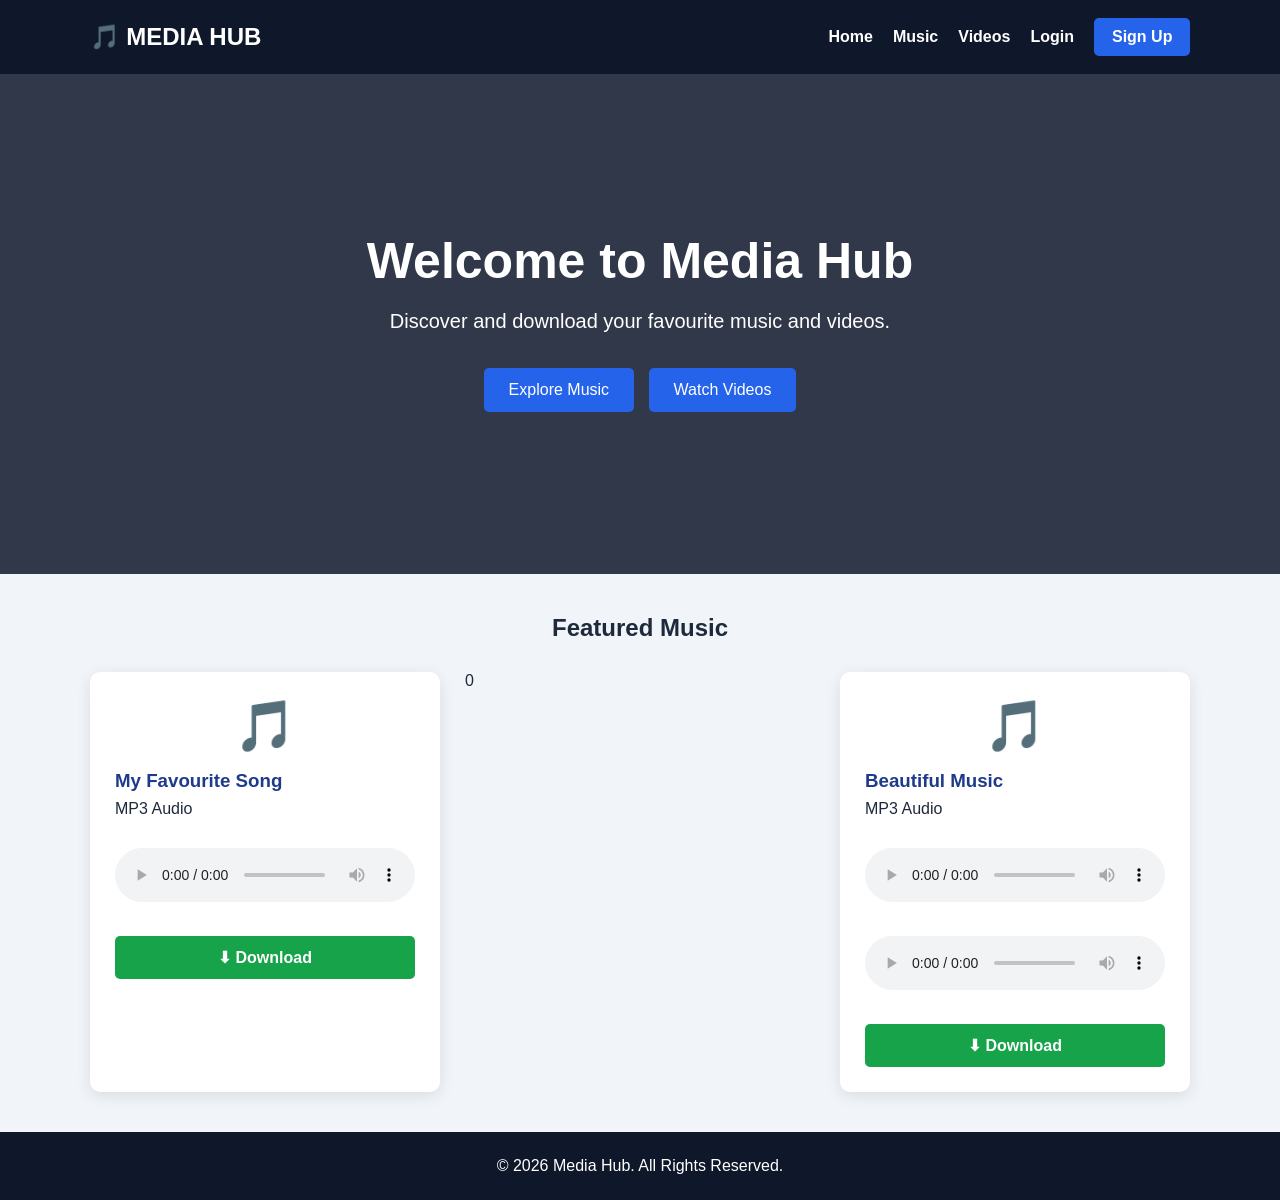
==== index.html @ 30af4063 "added ffiles via upload added files via the upload feature" ====
<!DOCTYPE html>
<html lang="en">
<head>
    <meta charset="UTF-8">
    <meta name="viewport" content="width=device-width, initial-scale=1.0">
    <title>My Media Hub</title>
    <link rel="stylesheet" href="style.css">
</head>

<body>

<header>
    <div class="logo">🎵 MEDIA HUB</div>

    <nav>
        <a href="index.html">Home</a>
        <a href="music.html">Music</a>
        <a href="videos.html">Videos</a>
        <a href="login.html">Login</a>
        <a href="signup.html" class="signup-btn">Sign Up</a>
    </nav>
</header>

<section class="hero">

    <div class="hero-content">
        <h1>Welcome to Media Hub</h1>

        <p>
            Discover and download your favourite
            music and videos.
        </p>

        <a href="music.html" class="hero-btn">
            Explore Music
        </a>

        <a href="videos.html" class="hero-btn">
            Watch Videos
        </a>
    </div>

</section>

<section class="container">

    <h2>Featured Music</h2>

    <div class="cards">

        <div class="card">
            <div class="icon">🎵</div>

            <h3>My Favourite Song</h3>

            <p>MP3 Audio</p>

            <audio controls>
                <source src="media/song1.mp3" type="audio/mpeg">
            </audio>

            <a href="media/song1.mp3"
               download
               class="download-btn">
                ⬇ Download
            </a>
        </div>0


        <div class="card">

            <div class="icon">🎵</div>

            <h3>Beautiful Music</h3>

            <p>MP3 Audio</p>

            <audio controls>
                <source src="media/Mr-M-Revelation-Anyi-Na-Atu-Gi-Egwu-5y.mp3" type="audio/mpeg">
            </audio>
            <audio controls>
                <source src="media/Mercy-Chinwo-Bo-Ekom.mp3" type="audio/mpeg">
            </audio>

            <a href="media/song2.mp3"
               download
               class="download-btn">
                ⬇ Download
            </a>

        </div>

    </div>

</section>

<footer>

    <p>© 2026 Media Hub. All Rights Reserved.</p>

</footer>

</body>
</html>
---- style.css ----
* {
    margin: 0;
    padding: 0;
    box-sizing: border-box;
}

body {
    font-family: Arial, sans-serif;
    background: #f1f5f9;
    color: #1e293b;
}

/* HEADER */

header {
    background: #0f172a;
    color: white;

    display: flex;
    justify-content: space-between;
    align-items: center;

    padding: 18px 7%;
}

.logo {
    font-size: 24px;
    font-weight: bold;
}

nav {
    display: flex;
    gap: 20px;
    align-items: center;
}

nav a {
    color: white;
    text-decoration: none;
    font-weight: bold;
}

nav a:hover {
    color: #38bdf8;
}

.signup-btn {
    background: #2563eb;
    padding: 10px 18px;
    border-radius: 5px;
}


/* HERO */

.hero {
    min-height: 500px;

    display: flex;
    justify-content: center;
    align-items: center;

    text-align: center;

    background:
        linear-gradient(
            rgba(15, 23, 42, .85),
            rgba(15, 23, 42, .85)
        ),
        url("images/background.jpg");

    background-size: cover;
    background-position: center;

    color: white;
}

.hero-content h1 {
    font-size: 50px;
    margin-bottom: 20px;
}

.hero-content p {
    font-size: 20px;
    margin-bottom: 30px;
}

.hero-btn {
    display: inline-block;

    background: #2563eb;
    color: white;

    text-decoration: none;

    padding: 13px 25px;
    margin: 5px;

    border-radius: 5px;
}

.hero-btn:hover {
    background: #1d4ed8;
}


/* PAGE TITLE */

.page-title {
    background: #1e3a8a;
    color: white;

    text-align: center;

    padding: 60px 20px;
}

.page-title h1 {
    font-size: 40px;
    margin-bottom: 10px;
}


/* CONTAINER */

.container {
    width: 90%;
    max-width: 1100px;

    margin: 40px auto;
}

.container h2 {
    text-align: center;
    margin-bottom: 30px;
}


/* CARDS */

.cards {
    display: grid;

    grid-template-columns:
        repeat(auto-fit, minmax(280px, 1fr));

    gap: 25px;
}

.card {
    background: white;

    padding: 25px;

    border-radius: 10px;

    box-shadow:
        0 4px 15px rgba(0,0,0,.1);
}

.card:hover {
    transform: translateY(-5px);
    transition: .3s;
}

.card h3 {
    color: #1e3a8a;
    margin: 15px 0 8px;
}

.card p {
    margin-bottom: 15px;
}

.icon {
    font-size: 50px;
    text-align: center;
}


/* AUDIO */

audio {
    width: 100%;
    margin: 15px 0;
}


/* VIDEO */

video {
    width: 100%;
    border-radius: 8px;
}


/* DOWNLOAD */

.download-btn {
    display: block;

    background: #16a34a;

    color: white;

    text-align: center;

    padding: 12px;

    border-radius: 5px;

    text-decoration: none;

    margin-top: 15px;

    font-weight: bold;
}

.download-btn:hover {
    background: #15803d;
}


/* LOGIN & SIGNUP */

.auth-container {
    min-height: 100vh;

    display: flex;

    justify-content: center;
    align-items: center;

    background:
        linear-gradient(
            135deg,
            #1e3a8a,
            #0f172a
        );
}

.auth-box {
    width: 90%;
    max-width: 420px;

    background: white;

    padding: 35px;

    border-radius: 12px;

    box-shadow:
        0 10px 30px rgba(0,0,0,.3);

    text-align: center;
}

.auth-box h1 {
    color: #1e3a8a;
    margin-bottom: 10px;
}

.auth-box p {
    margin-bottom: 20px;
}

.auth-box form {
    text-align: left;
}

.auth-box label {
    display: block;
    margin-top: 15px;
    margin-bottom: 5px;
    font-weight: bold;
}

.auth-box input {
    width: 100%;

    padding: 12px;

    border: 1px solid #cbd5e1;

    border-radius: 5px;

    font-size: 15px;
}

.auth-box button {
    width: 100%;

    margin-top: 25px;

    padding: 13px;

    border: none;

    border-radius: 5px;

    background: #2563eb;

    color: white;

    font-size: 16px;

    cursor: pointer;
}

.auth-box button:hover {
    background: #1d4ed8;
}

.auth-box a {
    color: #2563eb;
    text-decoration: none;
    font-weight: bold;
}


/* FOOTER */

footer {
    background: #0f172a;
    color: white;

    text-align: center;

    padding: 25px;

    margin-top: 40px;
}


/* MOBILE */

@media (max-width: 700px) {

    header {
        flex-direction: column;
        gap: 20px;
    }

    nav {
        flex-wrap: wrap;
        justify-content: center;
    }

    .hero-content h1 {
        font-size: 35px;
    }

}
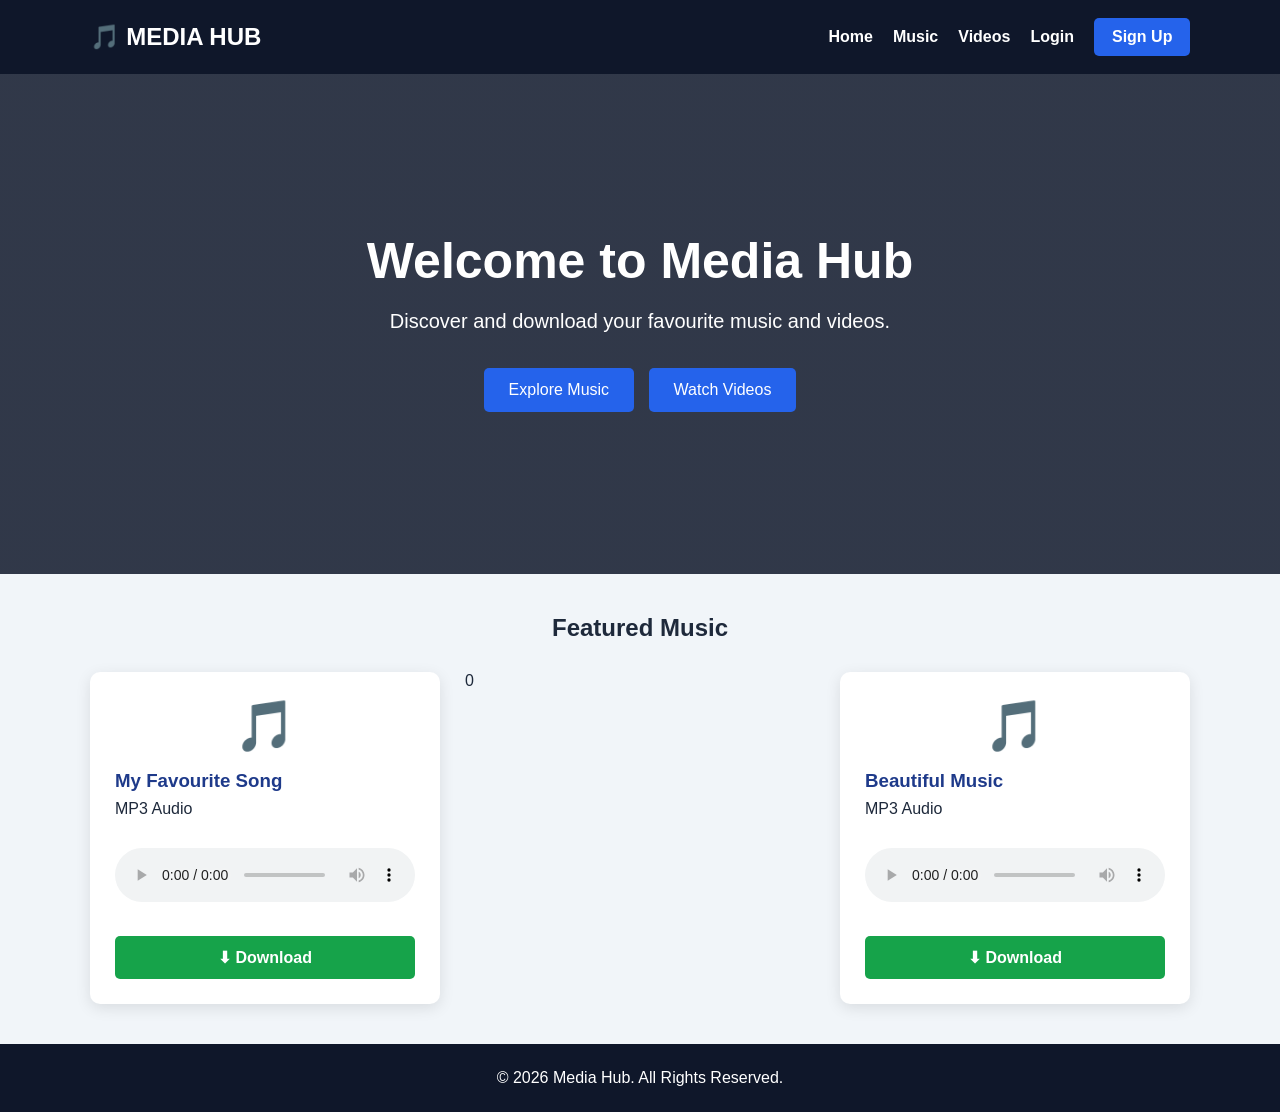
==== commit a1c0d8c2: "Update index.html" ====
--- a/index.html
+++ b/index.html
@@ -56,10 +56,10 @@
             <p>MP3 Audio</p>
 
             <audio controls>
-                <source src="media/song1.mp3" type="audio/mpeg">
+                <source src="https://files.cvaultx.com/wp-content/uploads/music/2020/09/Samsong_-_JESUS_Ft_Mercy_Chinwo_CeeNaija.com_.mp3" type="audio/mpeg">
             </audio>
 
-            <a href="media/song1.mp3"
+            <a href="https://files.cvaultx.com/wp-content/uploads/music/2020/09/Samsong_-_JESUS_Ft_Mercy_Chinwo_CeeNaija.com_.mp3"
                download
                class="download-btn">
                 ⬇ Download
@@ -76,13 +76,13 @@
             <p>MP3 Audio</p>
 
             <audio controls>
-                <source src="media/Mr-M-Revelation-Anyi-Na-Atu-Gi-Egwu-5y.mp3" type="audio/mpeg">
+                <source src="https://files.cvaultx.com/wp-content/uploads/music/2020/06/Mercy_Chinwo_-_Na_You_Dey_Reign_CeeNaija.com_.mp3" type="audio/mpeg">
             </audio>
-            <audio controls>
+            <!-- <audio controls>
                 <source src="media/Mercy-Chinwo-Bo-Ekom.mp3" type="audio/mpeg">
-            </audio>
+            </audio> -->
 
-            <a href="media/song2.mp3"
+            <a href="https://files.cvaultx.com/wp-content/uploads/music/2020/06/Mercy_Chinwo_-_Na_You_Dey_Reign_CeeNaija.com_.mp3"
                download
                class="download-btn">
                 ⬇ Download
@@ -101,4 +101,4 @@
 </footer>
 
 </body>
-</html>+</html>
